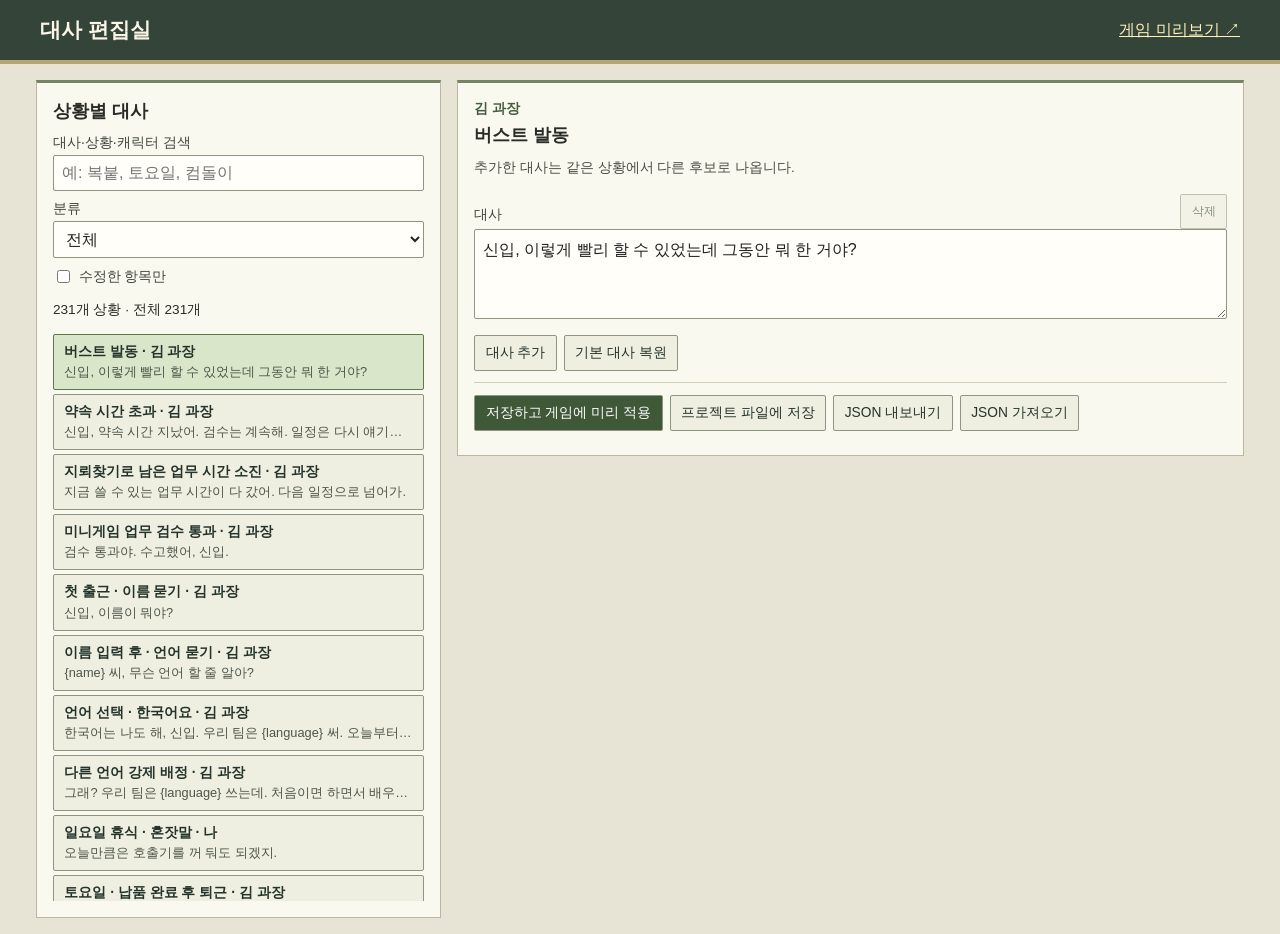
==== dialogue/index.html @ bb7b583b "Release retro developer v0.10.2 dialogue editor" ====
<!doctype html>
<html lang="ko">
<head>
  <meta charset="utf-8">
  <meta name="viewport" content="width=device-width, initial-scale=1">
  <title>옛날 개발자 · 대사 편집실</title>
  <link rel="stylesheet" href="editor.css">
</head>
<body>
  <header class="workspace-header">
    <h1>대사 편집실</h1>
    <a href="/" target="_blank" rel="noopener">게임 미리보기 ↗</a>
  </header>
  <main>
    <section class="browser" aria-labelledby="list-title">
      <h2 id="list-title">상황별 대사</h2>
      <label for="search">대사·상황·캐릭터 검색</label>
      <input id="search" type="search" placeholder="예: 복붙, 토요일, 컴돌이">
      <label for="group">분류</label>
      <select id="group"><option value="">전체</option></select>
      <label class="checkbox"><input id="changed-only" type="checkbox"> 수정한 항목만</label>
      <p id="count" role="status"></p>
      <ul id="results" aria-label="대사 항목"></ul>
    </section>
    <section class="editor" aria-labelledby="context">
      <header>
        <p id="speaker"></p>
        <h2 id="context"></h2>
        <p id="details"></p>
      </header>
      <div id="lines"></div>
      <div class="edit-actions">
        <button id="add">대사 추가</button>
        <button id="restore">기본 대사 복원</button>
      </div>
      <footer>
        <button id="preview" class="primary">저장하고 게임에 미리 적용</button>
        <button id="project">프로젝트 파일에 저장</button>
        <button id="export">JSON 내보내기</button>
        <label class="import">JSON 가져오기<input id="import" type="file" accept=".json,application/json"></label>
      </footer>
      <p id="status" role="status"></p>
    </section>
  </main>
  <script type="module" src="editor.js"></script>
</body>
</html>
---- dialogue/editor.css ----
:root { color-scheme: light; font-family: "Malgun Gothic", "Apple SD Gothic Neo", sans-serif; background: #e7e3d5; color: #292c27; }
* { box-sizing: border-box; }
body { margin: 0; }
.workspace-header { display: flex; align-items: center; justify-content: space-between; gap: 1rem; padding: 1rem max(1rem, calc((100% - 1200px) / 2)); background: #354438; color: #f9f6e8; border-bottom: 4px solid #b5a574; }
.workspace-header h1 { margin: 0; font-size: 1.3rem; }
.workspace-header a { color: #fff2bd; }
main { max-width: 1240px; margin: 1rem auto; padding: 0 1rem; display: grid; grid-template-columns: minmax(250px, .85fr) minmax(0, 1.65fr); gap: 1rem; align-items: start; }
.browser, .editor { background: #faf9ef; border: 1px solid #bdb7a2; border-top: 3px solid #788366; padding: 1rem; min-width: 0; }
h2 { margin: 0 0 .7rem; font-size: 1.1rem; }
label { display: block; color: #40473d; font-size: .87rem; margin: .55rem 0 .2rem; }
input, select, button, textarea { font: inherit; }
input[type=search], select, textarea { border: 1px solid #8e9682; border-radius: 2px; background: #fffef9; color: #222; padding: .5rem; width: 100%; }
textarea { resize: vertical; line-height: 1.5; }
button, .import { border: 1px solid #8e9682; background: #eeeee1; color: #25332b; padding: .5rem .65rem; cursor: pointer; border-radius: 2px; font-size: .86rem; }
button:disabled { opacity: .55; cursor: default; }
button:hover:not(:disabled), .import:hover { background: #e2e6d4; }
:focus-visible { outline: 2px solid #3561a4; outline-offset: 2px; }
.checkbox { display: flex; gap: .35rem; align-items: center; }
#count, #speaker, #details, #status { font-size: .85rem; line-height: 1.5; }
#speaker { color: #465c3f; font-weight: 700; margin: 0 0 .22rem; }
#details { margin: .3rem 0 1rem; color: #4a4e45; }
#status { margin-block: .5rem 0; }
#status[data-error="true"] { color: #872b25; }
#results { margin: .4rem 0 0; padding: 0; list-style: none; max-height: min(63vh, 48rem); overflow: auto; }
#results li + li { margin-top: .25rem; }
#results button { text-align: left; width: 100%; display: grid; gap: .2rem; }
#results button[aria-current="true"] { background: #dae6c9; border-color: #5e784b; }
.excerpt { color: #4e554a; white-space: nowrap; overflow: hidden; text-overflow: ellipsis; font-size: .8rem; }
.edit-actions, footer { display: flex; flex-wrap: wrap; gap: .45rem; margin-top: .7rem; align-items: center; }
footer { border-top: 1px solid #d0cdbb; padding-top: .75rem; }
.primary { background: #3e5838; color: #fff; }
.primary:hover:not(:disabled) { background: #2e4c31; }
.line-head { display: flex; align-items: center; justify-content: space-between; gap: .5rem; margin-top: .55rem; }
.line-head button { font-size: .76rem; }
.import { margin: 0; }
.import input { width: 1px; height: 1px; opacity: 0; position: absolute; }
.import:focus-within { outline: 2px solid #3561a4; }
@media (max-width: 700px) {
  main { grid-template-columns: 1fr; }
  #results { max-height: 23vh; }
}
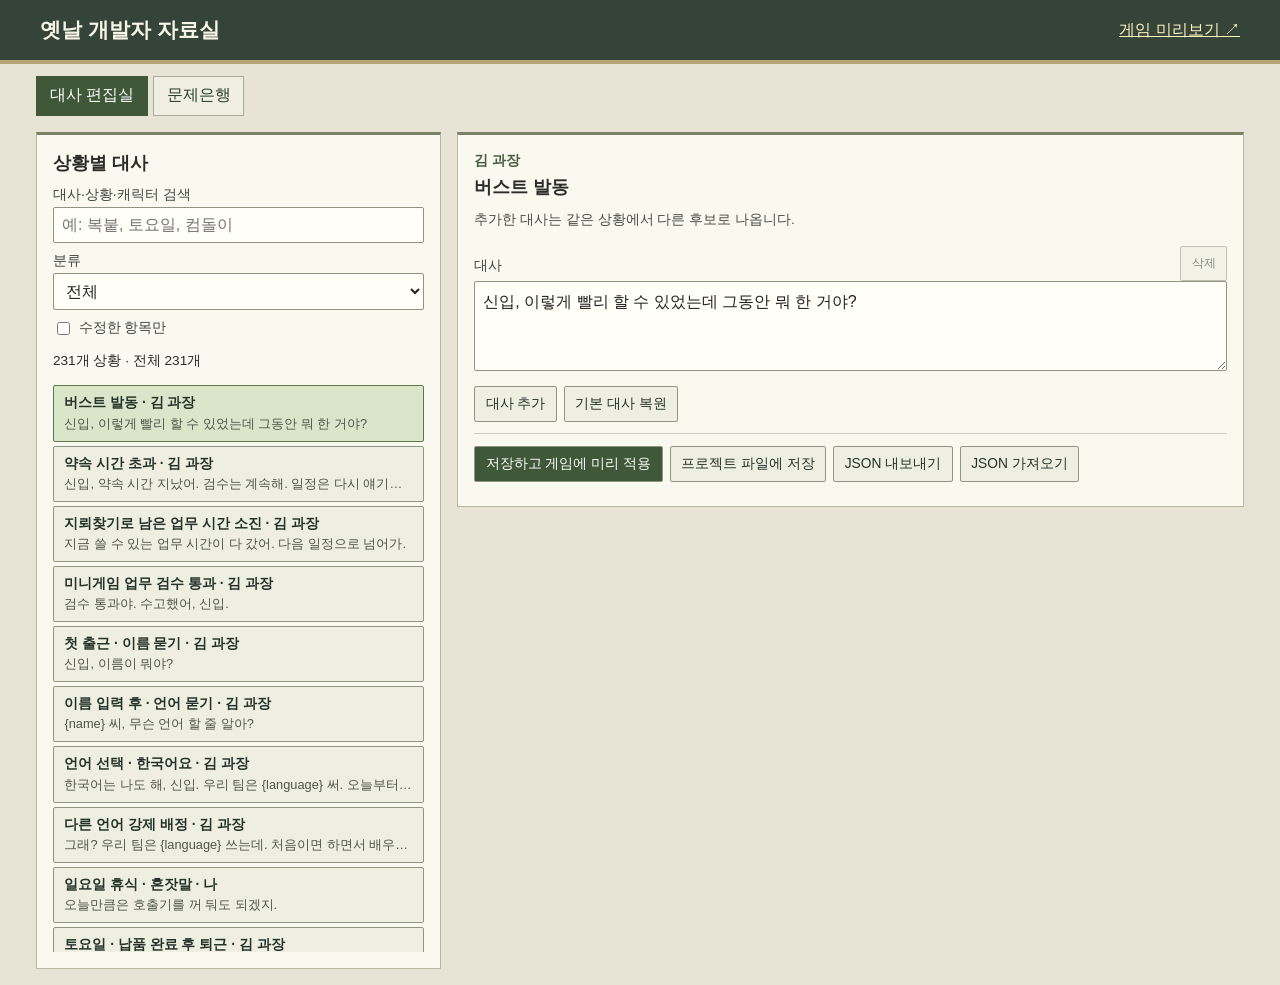
==== commit 0221303d: "Release retro developer v0.10.3 problem bank browser" ====
--- a/dialogue/index.html
+++ b/dialogue/index.html
@@ -3,15 +3,19 @@
 <head>
   <meta charset="utf-8">
   <meta name="viewport" content="width=device-width, initial-scale=1">
-  <title>옛날 개발자 · 대사 편집실</title>
-  <link rel="stylesheet" href="editor.css">
+  <title>옛날 개발자 · 대사 편집실과 문제은행</title>
+  <link rel="stylesheet" href="editor.css?v=2">
 </head>
 <body>
   <header class="workspace-header">
-    <h1>대사 편집실</h1>
+    <h1>옛날 개발자 자료실</h1>
     <a href="/" target="_blank" rel="noopener">게임 미리보기 ↗</a>
   </header>
-  <main>
+  <nav class="workspace-tabs" aria-label="자료실 메뉴">
+    <a id="dialogue-tab" href="#dialogue" aria-current="page">대사 편집실</a>
+    <a id="problems-tab" href="#problems">문제은행</a>
+  </nav>
+  <main id="dialogue-panel">
     <section class="browser" aria-labelledby="list-title">
       <h2 id="list-title">상황별 대사</h2>
       <label for="search">대사·상황·캐릭터 검색</label>
@@ -42,6 +46,31 @@
       <p id="status" role="status"></p>
     </section>
   </main>
+  <main id="problems-panel" hidden>
+    <section class="browser problem-filters" aria-labelledby="problem-filters-title">
+      <h2 id="problem-filters-title">문제 찾기</h2>
+      <label for="problem-search">문제 제목·개념 검색</label>
+      <input id="problem-search" type="search" placeholder="예: 반복문, 상품, 정렬">
+      <label for="problem-difficulty">난이도</label>
+      <select id="problem-difficulty"><option value="">전체</option></select>
+      <label for="problem-day">배정 시점</label>
+      <select id="problem-day"><option value="">전체</option></select>
+      <label for="problem-language">코드 언어</label>
+      <select id="problem-language"></select>
+    </section>
+    <section class="editor problem-browser" aria-labelledby="problem-title">
+      <h2 id="problem-title">문제은행</h2>
+      <p class="bank-note">12근무일 새 게임 기준입니다. 배정 시점은 각 문제가 처음 배정될 수 있는 날이며, 미완료 업무는 이후 근무일로 이월됩니다. 퀴즈와 테스트 예시는 회차마다 달라질 수 있습니다.</p>
+      <details id="problem-schedule">
+        <summary>12근무일 출제표 보기</summary>
+        <ol id="problem-schedule-days"></ol>
+        <p class="bank-note">일요일은 휴식일입니다. 구버전에서 시작한 회차는 당시 출제표를 따릅니다.</p>
+      </details>
+      <p id="problem-count" role="status"></p>
+      <div id="problem-results"></div>
+    </section>
+  </main>
   <script type="module" src="editor.js"></script>
+  <script type="module" src="problems.js"></script>
 </body>
 </html>
--- a/dialogue/editor.css
+++ b/dialogue/editor.css
@@ -39,3 +39,22 @@
   main { grid-template-columns: 1fr; }
   #results { max-height: 23vh; }
 }
+main[hidden] { display: none; }
+.workspace-tabs { display: flex; gap: .3rem; max-width: 1240px; margin: .75rem auto 0; padding: 0 1rem; }
+.workspace-tabs a { padding: .52rem .8rem; border: 1px solid #a7ad96; background: #f1efe2; color: #293f31; text-decoration: none; }
+.workspace-tabs a[aria-current="page"] { background: #3e5838; color: #fff; border-color: #3e5838; }
+.bank-note { color: #455343; font-size: .86rem; line-height: 1.5; }
+#problem-schedule { border: 1px solid #bdb7a2; padding: .55rem .7rem; background: #f4f0df; }
+summary { cursor: pointer; }
+#problem-schedule-days { margin: .6rem 0; padding: 0; list-style: none; }
+#problem-schedule-days li { display: flex; align-items: baseline; gap: .45rem; padding-block: .2rem; font-size: .86rem; }
+#problem-schedule-days button { flex: 0 0 auto; padding-block: .28rem; }
+#problem-count { font-size: .85rem; }
+.problem-group h3 { margin: 1rem 0 .35rem; border-bottom: 1px solid #c5c8b6; padding-bottom: .25rem; font-size: 1rem; }
+.problem-card { margin-block: .3rem; border: 1px solid #bdc3af; background: #fffdf4; }
+.problem-card summary { padding: .5rem .6rem; overflow-wrap: anywhere; }
+.problem-time { display: block; margin-top: .23rem; color: #405339; font-size: .83rem; }
+.problem-detail { padding: .05rem .7rem .5rem; line-height: 1.45; }
+.problem-detail h4 { margin: .65rem 0 .3rem; }
+.problem-detail pre { padding: .55rem; border: 1px solid #d3d3c0; overflow: auto; background: #f0f1e7; font: .82rem/1.45 monospace; }
+@media (max-width: 550px) { #problem-schedule-days li { display: grid; gap: .2rem; grid-template-columns: minmax(0, 1fr); } #problem-schedule-days button { justify-self: start; } }
